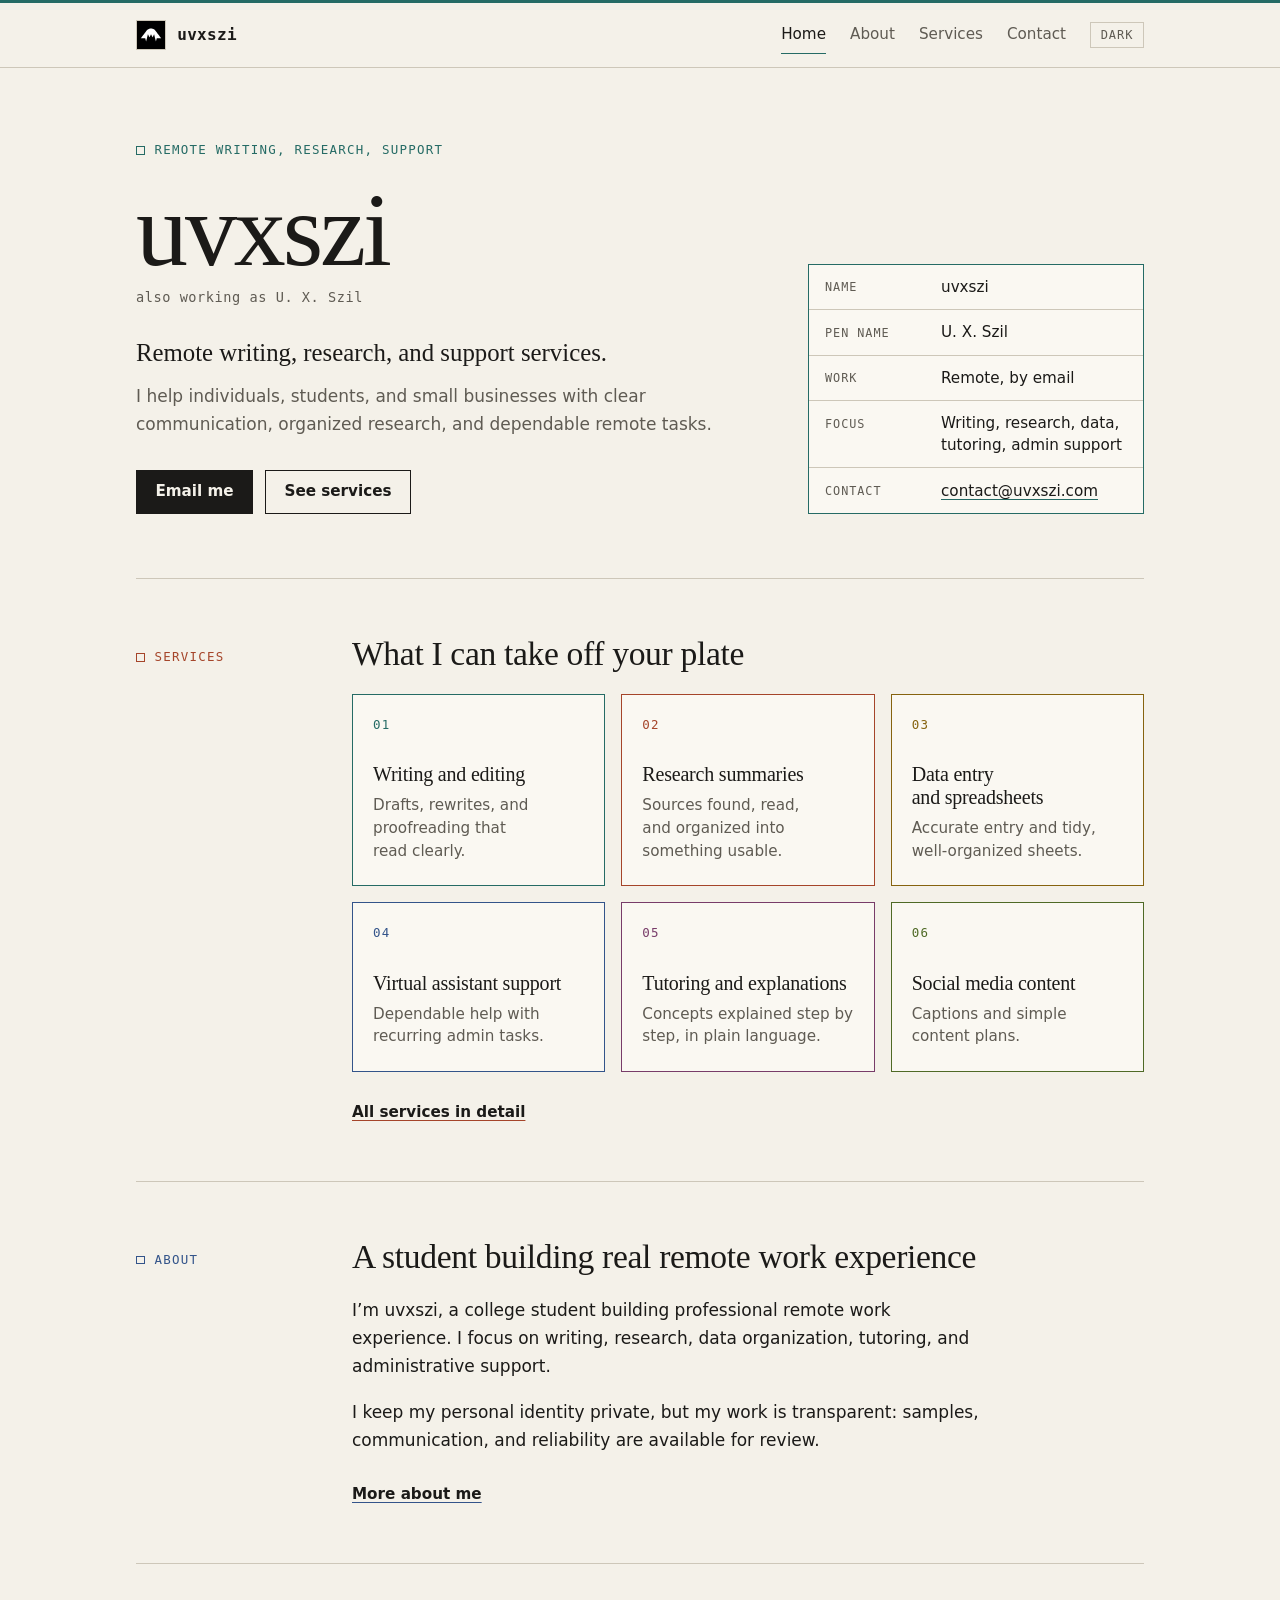
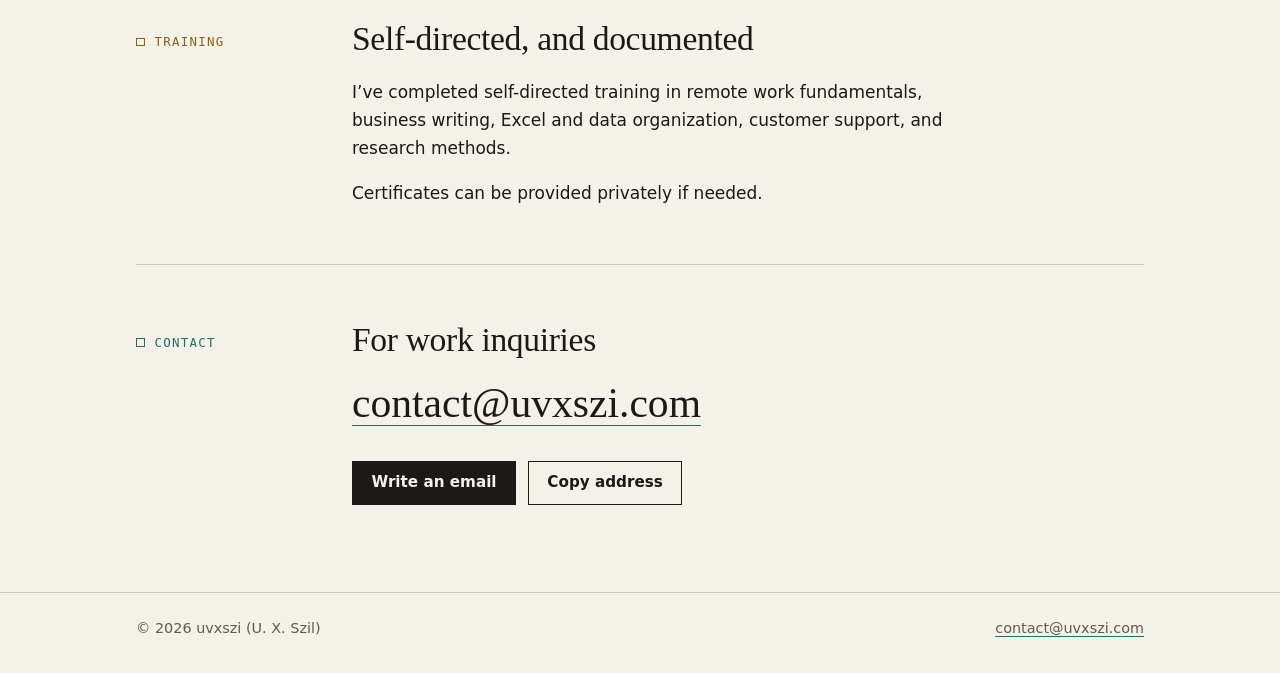
==== index.html @ 71e3a01c "Main pages" ====
<!doctype html>
<html lang="en">
<head>
  <meta charset="utf-8">
  <meta name="viewport" content="width=device-width, initial-scale=1">
  <title>uvxszi — Remote writing, research, and support</title>
  <meta name="description" content="uvxszi (U.&nbsp;X.&nbsp;Szil) offers remote writing, research, and support services for individuals, students, and small businesses.">
  <link rel="canonical" href="https://uvxszi.com/">
  <meta property="og:type" content="website">
  <meta property="og:title" content="uvxszi — Remote writing, research, and support">
  <meta property="og:description" content="Clear communication, organized research, and dependable remote tasks.">
  <meta property="og:url" content="https://uvxszi.com/">
  <link rel="icon" href="brand/bimi-logo.svg" type="image/svg+xml">
  <link rel="stylesheet" href="assets/style.css">
  <script>try { var t = localStorage.getItem('theme'); if (t) document.documentElement.dataset.theme = t; } catch (e) {}</script>
</head>
<body>
  <a class="skip" href="#main">Skip to content</a>

  <header class="site-header">
    <div class="wrap bar">
      <a class="brand" href="index.html">
        <img src="brand/bimi-logo.svg" alt="" width="30" height="30">
        <span>uvxszi</span>
      </a>
      <nav class="nav" aria-label="Main">
        <a href="index.html" aria-current="page">Home</a>
        <a href="about.html">About</a>
        <a href="services.html">Services</a>
        <a href="contact.html">Contact</a>
      </nav>
      <button class="theme-toggle" type="button" hidden>dark</button>
    </div>
  </header>

  <main id="main" class="wrap">
    <section class="hero">
      <div>
        <p class="label">Remote writing, research, support</p>
        <h1>uvxszi</h1>
        <p class="aka">also working as U.&nbsp;X.&nbsp;Szil</p>
        <p class="lead">Remote writing, research, and support services.</p>
        <p>I help individuals, students, and small businesses with clear communication, organized research, and dependable remote tasks.</p>
        <div class="actions">
          <a class="btn btn-primary" href="mailto:contact@uvxszi.com">Email me</a>
          <a class="btn" href="services.html">See services</a>
        </div>
      </div>

      <dl class="facts">
        <div>
          <dt>Name</dt>
          <dd>uvxszi</dd>
        </div>
        <div>
          <dt>Pen name</dt>
          <dd>U.&nbsp;X.&nbsp;Szil</dd>
        </div>
        <div>
          <dt>Work</dt>
          <dd>Remote, by email</dd>
        </div>
        <div>
          <dt>Focus</dt>
          <dd>Writing, research, data, tutoring, admin support</dd>
        </div>
        <div>
          <dt>Contact</dt>
          <dd><a href="mailto:contact@uvxszi.com">contact@uvxszi.com</a></dd>
        </div>
      </dl>
    </section>

    <section class="section c-rust" aria-labelledby="services-title">
      <p class="label">Services</p>
      <div>
        <h2 id="services-title">What I can take off your plate</h2>
        <div class="cards">
          <a class="card c-teal" href="services.html#writing">
            <span class="num">01</span>
            <h3>Writing and editing</h3>
            <p>Drafts, rewrites, and proofreading that read clearly.</p>
          </a>
          <a class="card c-rust" href="services.html#research">
            <span class="num">02</span>
            <h3>Research summaries</h3>
            <p>Sources found, read, and organized into something usable.</p>
          </a>
          <a class="card c-ochre" href="services.html#data">
            <span class="num">03</span>
            <h3>Data entry and spreadsheets</h3>
            <p>Accurate entry and tidy, well-organized sheets.</p>
          </a>
          <a class="card c-blue" href="services.html#assistant">
            <span class="num">04</span>
            <h3>Virtual assistant support</h3>
            <p>Dependable help with recurring admin tasks.</p>
          </a>
          <a class="card c-plum" href="services.html#tutoring">
            <span class="num">05</span>
            <h3>Tutoring and explanations</h3>
            <p>Concepts explained step by step, in plain language.</p>
          </a>
          <a class="card c-moss" href="services.html#social">
            <span class="num">06</span>
            <h3>Social media content</h3>
            <p>Captions and simple content plans.</p>
          </a>
        </div>
        <p class="more"><a href="services.html">All services in detail</a></p>
      </div>
    </section>

    <section class="section c-blue" aria-labelledby="about-title">
      <p class="label">About</p>
      <div>
        <h2 id="about-title">A student building real remote work experience</h2>
        <p>I’m uvxszi, a college student building professional remote work experience. I focus on writing, research, data organization, tutoring, and administrative support.</p>
        <p>I keep my personal identity private, but my work is transparent: samples, communication, and reliability are available for review.</p>
        <p class="more"><a href="about.html">More about me</a></p>
      </div>
    </section>

    <section class="section c-ochre" aria-labelledby="training-title">
      <p class="label">Training</p>
      <div>
        <h2 id="training-title">Self-directed, and documented</h2>
        <p>I’ve completed self-directed training in remote work fundamentals, business writing, Excel and data organization, customer support, and research methods.</p>
        <p>Certificates can be provided privately if needed.</p>
      </div>
    </section>

    <section class="section c-teal" aria-labelledby="contact-title">
      <p class="label">Contact</p>
      <div>
        <h2 id="contact-title">For work inquiries</h2>
        <p><a class="email" href="mailto:contact@uvxszi.com">contact@uvxszi.com</a></p>
        <div class="actions">
          <a class="btn btn-primary" href="mailto:contact@uvxszi.com">Write an email</a>
          <button class="btn" type="button" data-copy="contact@uvxszi.com" hidden>Copy address</button>
        </div>
        <p class="copy-status" role="status"></p>
      </div>
    </section>
  </main>

  <footer class="site-footer">
    <div class="wrap">
      <p>© 2026 uvxszi (U.&nbsp;X.&nbsp;Szil)</p>
      <p><a href="mailto:contact@uvxszi.com">contact@uvxszi.com</a></p>
    </div>
  </footer>

  <script src="assets/script.js"></script>
</body>
</html>
---- assets/style.css ----
/* uvxszi.com — plain CSS, no build step. */

:root {
  color-scheme: light;
  --bg: #f4f1e9;
  --surface: #faf8f2;
  --ink: #1b1a18;
  --muted: #5f5b53;
  --line: #cdc7b9;
  --teal: #256b65;
  --rust: #a5452a;
  --ochre: #86630f;
  --blue: #33548a;
  --plum: #783c69;
  --moss: #4f6a26;

  --accent: var(--teal);
  --serif: "Iowan Old Style", "Palatino Linotype", Palatino, "Book Antiqua", Georgia;
  --sans: system-ui, -apple-system, "Segoe UI", Roboto, "Helvetica Neue", Arial;
  --mono: ui-monospace, "Cascadia Mono", "Cascadia Code", Consolas, Menlo, "DejaVu Sans Mono";
}

@media (prefers-color-scheme: dark) {
  :root:not([data-theme="light"]) {
    color-scheme: dark;
    --bg: #121413;
    --surface: #181b1a;
    --ink: #e7e3d9;
    --muted: #a19d93;
    --line: #343938;
    --teal: #6fbdb1;
    --rust: #e58b68;
    --ochre: #d7b15d;
    --blue: #90b2e4;
    --plum: #cf95c1;
    --moss: #a6c279;
  }
}

:root[data-theme="dark"] {
  color-scheme: dark;
  --bg: #121413;
  --surface: #181b1a;
  --ink: #e7e3d9;
  --muted: #a19d93;
  --line: #343938;
  --teal: #6fbdb1;
  --rust: #e58b68;
  --ochre: #d7b15d;
  --blue: #90b2e4;
  --plum: #cf95c1;
  --moss: #a6c279;
}

.c-teal { --c: var(--teal); }
.c-rust { --c: var(--rust); }
.c-ochre { --c: var(--ochre); }
.c-blue { --c: var(--blue); }
.c-plum { --c: var(--plum); }
.c-moss { --c: var(--moss); }

/* Base */

*,
*::before,
*::after {
  box-sizing: border-box;
}

html {
  -webkit-text-size-adjust: 100%;
  text-size-adjust: 100%;
}

body {
  margin: 0;
  border-top: 3px solid var(--accent);
  background: var(--bg);
  color: var(--ink);
  font-family: var(--sans), sans-serif;
  font-size: 1.0625rem;
  line-height: 1.65;
}

::selection {
  background: var(--accent);
  color: var(--bg);
}

h1,
h2,
h3 {
  margin: 0;
  font-family: var(--serif), serif;
  font-weight: 500;
  line-height: 1.15;
  letter-spacing: -0.01em;
  text-wrap: balance;
}

h2 {
  font-size: clamp(1.6rem, 3.6vw, 2.1rem);
}

h3 {
  font-size: 1.25rem;
}

p {
  margin: 0 0 1em;
  max-width: 62ch;
  text-wrap: pretty;
}

p:last-child {
  margin-bottom: 0;
}

a {
  color: inherit;
  text-decoration: underline;
  text-decoration-color: var(--c, var(--accent));
  text-decoration-thickness: 1px;
  text-underline-offset: 0.2em;
}

a:hover {
  color: var(--c, var(--accent));
}

:focus-visible {
  outline: 2px solid var(--c, var(--accent));
  outline-offset: 3px;
}

ul,
ol {
  margin: 0;
  padding: 0;
  list-style: none;
}

.wrap {
  max-width: 66rem;
  margin: 0 auto;
  padding: 0 1.5rem;
}

.skip {
  position: absolute;
  left: -999rem;
  padding: 0.5rem 0.75rem;
  background: var(--ink);
  color: var(--bg);
}

.skip:focus {
  left: 0.5rem;
  top: 0.5rem;
  z-index: 10;
}

/* Header */

.site-header {
  border-bottom: 1px solid var(--line);
}

.bar {
  display: flex;
  flex-wrap: wrap;
  align-items: center;
  gap: 0.5rem 1.5rem;
  min-height: 4rem;
  padding-top: 0.75rem;
  padding-bottom: 0.75rem;
}

.brand {
  display: inline-flex;
  align-items: center;
  gap: 0.7rem;
  margin-right: auto;
  font-family: var(--mono), monospace;
  font-size: 1rem;
  font-weight: 600;
  letter-spacing: 0.02em;
  text-decoration: none;
}

.brand img {
  display: block;
  width: 30px;
  height: 30px;
  border: 1px solid var(--line);
}

.nav {
  display: flex;
  gap: 1.5rem;
  font-size: 0.95rem;
}

.nav a {
  padding: 0.35rem 0;
  border-bottom: 1px solid transparent;
  color: var(--muted);
  text-decoration: none;
}

.nav a:hover {
  color: var(--ink);
  border-bottom-color: var(--line);
}

.nav a[aria-current="page"] {
  color: var(--ink);
  border-bottom-color: var(--accent);
}

.theme-toggle {
  padding: 0.3rem 0.6rem;
  border: 1px solid var(--line);
  border-radius: 0;
  background: none;
  color: var(--muted);
  font-family: var(--mono), monospace;
  font-size: 0.75rem;
  letter-spacing: 0.08em;
  text-transform: uppercase;
  cursor: pointer;
}

.theme-toggle:hover {
  border-color: var(--accent);
  color: var(--accent);
}

/* Small labels */

.label {
  display: flex;
  align-items: center;
  gap: 0.6rem;
  margin: 0;
  color: var(--c, var(--accent));
  font-family: var(--mono), monospace;
  font-size: 0.78rem;
  letter-spacing: 0.1em;
  text-transform: uppercase;
}

.label::before {
  content: "";
  flex: none;
  width: 0.55rem;
  height: 0.55rem;
  border: 1px solid currentColor;
}

/* Hero */

.hero {
  display: grid;
  grid-template-columns: minmax(0, 1fr) 21rem;
  gap: 3rem;
  align-items: end;
  padding: 4.5rem 0 4rem;
}

.hero h1 {
  margin: 1.25rem 0 0.4rem;
  font-size: clamp(3.5rem, 11vw, 6.5rem);
  line-height: 0.95;
  letter-spacing: -0.03em;
}

.aka {
  margin-bottom: 1.75rem;
  color: var(--muted);
  font-family: var(--mono), monospace;
  font-size: 0.85rem;
  letter-spacing: 0.04em;
}

.lead {
  margin-bottom: 0.75rem;
  font-family: var(--serif), serif;
  font-size: clamp(1.25rem, 2.6vw, 1.55rem);
  line-height: 1.35;
}

.hero .lead + p {
  color: var(--muted);
}

.actions {
  display: flex;
  flex-wrap: wrap;
  gap: 0.75rem;
  margin-top: 2rem;
}

.btn {
  display: inline-block;
  padding: 0.7rem 1.15rem;
  border: 1px solid var(--ink);
  border-radius: 0;
  background: none;
  color: var(--ink);
  font: inherit;
  font-size: 0.95rem;
  font-weight: 600;
  line-height: 1.3;
  text-decoration: none;
  cursor: pointer;
}

.btn:hover {
  border-color: var(--accent);
  color: var(--accent);
}

.btn-primary {
  background: var(--ink);
  color: var(--bg);
}

.btn-primary:hover {
  border-color: var(--accent);
  background: var(--accent);
  color: var(--bg);
}

/* Facts panel */

.facts {
  margin: 0;
  border: 1px solid var(--c, var(--accent));
  background: var(--surface);
}

.facts div {
  display: grid;
  grid-template-columns: 6.5rem minmax(0, 1fr);
  gap: 0.75rem;
  padding: 0.7rem 1rem;
  border-bottom: 1px solid var(--line);
}

.facts div:last-child {
  border-bottom: 0;
}

.facts dt {
  padding-top: 0.2em;
  color: var(--muted);
  font-family: var(--mono), monospace;
  font-size: 0.74rem;
  letter-spacing: 0.08em;
  text-transform: uppercase;
}

.facts dd {
  margin: 0;
  font-size: 0.95rem;
  line-height: 1.45;
  overflow-wrap: anywhere;
}

/* Sections */

.section {
  display: grid;
  grid-template-columns: 11rem minmax(0, 1fr);
  gap: 1.5rem 2.5rem;
  padding: 3.5rem 0;
  border-top: 1px solid var(--line);
}

.section > .label {
  align-self: start;
  padding-top: 0.75rem;
}

.section h2 {
  margin-bottom: 1.25rem;
}

.more {
  margin-top: 1.75rem;
  font-size: 0.95rem;
  font-weight: 600;
}

/* Page heading (inner pages) */

.page-head {
  padding: 4rem 0 3rem;
}

.page-head h1 {
  margin: 1.25rem 0 1rem;
  font-size: clamp(2.6rem, 7vw, 4rem);
  letter-spacing: -0.02em;
}

.page-head .lead {
  margin-bottom: 0;
  color: var(--muted);
}

/* Cards */

.cards {
  display: grid;
  grid-template-columns: repeat(3, minmax(0, 1fr));
  gap: 1rem;
}

.card {
  display: block;
  padding: 1.25rem 1.25rem 1.4rem;
  border: 1px solid var(--c);
  background: var(--surface);
  color: var(--ink);
  text-decoration: none;
}

.card .num {
  display: block;
  margin-bottom: 1.75rem;
  color: var(--c);
  font-family: var(--mono), monospace;
  font-size: 0.78rem;
  letter-spacing: 0.1em;
}

.card h3 {
  margin-bottom: 0.5rem;
}

.card p {
  color: var(--muted);
  font-size: 0.95rem;
  line-height: 1.5;
}

a.card:hover {
  color: var(--ink);
  box-shadow: 4px 4px 0 var(--c);
}

/* Service rows */

.services {
  display: grid;
  gap: 1rem;
  padding-bottom: 4rem;
}

.service {
  display: grid;
  grid-template-columns: 3.5rem minmax(0, 1.1fr) minmax(0, 1fr);
  gap: 1rem 2rem;
  padding: 1.75rem 1.5rem;
  border: 1px solid var(--c);
  background: var(--surface);
  scroll-margin-top: 1.5rem;
}

.service .num {
  padding-top: 0.5rem;
  color: var(--c);
  font-family: var(--mono), monospace;
  font-size: 0.8rem;
  letter-spacing: 0.1em;
}

.service h2 {
  margin-bottom: 0.75rem;
  font-size: 1.6rem;
}

.service p {
  color: var(--muted);
}

.ticks li {
  position: relative;
  padding: 0.5rem 0 0.5rem 1.4rem;
  border-bottom: 1px solid var(--line);
  font-size: 0.97rem;
  line-height: 1.45;
}

.ticks li:last-child {
  border-bottom: 0;
}

.ticks li::before {
  content: "";
  position: absolute;
  left: 0;
  top: 1.05em;
  width: 0.5rem;
  height: 1px;
  background: var(--c, var(--accent));
}

/* Steps */

.steps {
  counter-reset: step;
  display: grid;
  grid-template-columns: repeat(2, minmax(0, 1fr));
  gap: 1rem;
}

.steps li {
  counter-increment: step;
  padding: 1.1rem 1.25rem 1.25rem;
  border: 1px solid var(--line);
  border-top-color: var(--c, var(--accent));
}

.steps li::before {
  content: "0" counter(step);
  display: block;
  margin-bottom: 0.9rem;
  color: var(--c, var(--accent));
  font-family: var(--mono), monospace;
  font-size: 0.78rem;
  letter-spacing: 0.1em;
}

.steps h3 {
  margin-bottom: 0.4rem;
  font-size: 1.15rem;
}

.steps p {
  color: var(--muted);
  font-size: 0.95rem;
  line-height: 1.5;
}

/* Notes and contact */

.note {
  margin-top: 1.5rem;
  padding: 1rem 1.25rem;
  border: 1px solid var(--c, var(--accent));
  background: var(--surface);
  font-size: 0.97rem;
}

.email {
  display: inline-block;
  font-family: var(--serif), serif;
  font-size: clamp(1.45rem, 5.2vw, 2.6rem);
  line-height: 1.2;
  overflow-wrap: anywhere;
}

.copy-status {
  min-height: 1.5em;
  margin-top: 0.75rem;
  color: var(--muted);
  font-family: var(--mono), monospace;
  font-size: 0.8rem;
}

/* 404 */

.lost {
  padding: 5rem 0 6rem;
}

.lost h1 {
  margin: 1.5rem 0 1rem;
  font-size: clamp(5rem, 22vw, 11rem);
  line-height: 0.9;
  letter-spacing: -0.04em;
}

.lost .path {
  display: inline-block;
  max-width: 100%;
  margin-bottom: 1.5rem;
  padding: 0.4rem 0.7rem;
  border: 1px solid var(--c, var(--accent));
  font-family: var(--mono), monospace;
  font-size: 0.85rem;
  overflow-wrap: anywhere;
}

/* Footer */

.site-footer {
  border-top: 1px solid var(--line);
  color: var(--muted);
  font-size: 0.9rem;
}

.site-footer .wrap {
  display: flex;
  flex-wrap: wrap;
  justify-content: space-between;
  gap: 0.5rem 2rem;
  padding-top: 1.5rem;
  padding-bottom: 2rem;
}

.site-footer p {
  margin: 0;
  max-width: none;
}

/* Smaller screens */

@media (max-width: 56rem) {
  .hero {
    grid-template-columns: minmax(0, 1fr);
    align-items: start;
    padding: 3.5rem 0 3rem;
  }

  .cards {
    grid-template-columns: repeat(2, minmax(0, 1fr));
  }

  .service {
    grid-template-columns: 3rem minmax(0, 1fr);
  }

  .service .ticks {
    grid-column: 2;
  }
}

@media (max-width: 44rem) {
  .wrap {
    padding: 0 1.1rem;
  }

  .nav {
    order: 3;
    width: 100%;
    gap: 1.25rem;
  }

  .section {
    grid-template-columns: minmax(0, 1fr);
    padding: 2.75rem 0;
  }

  .section > .label {
    padding-top: 0;
  }

  .page-head {
    padding: 3rem 0 2.5rem;
  }

  .cards,
  .steps {
    grid-template-columns: minmax(0, 1fr);
  }

  .card .num {
    margin-bottom: 1rem;
  }

  .service {
    grid-template-columns: minmax(0, 1fr);
    padding: 1.4rem 1.1rem;
  }

  .service .num {
    padding-top: 0;
  }

  .service .ticks {
    grid-column: auto;
  }
}

@media print {
  body {
    border-top: 0;
  }

  .nav,
  .theme-toggle,
  .actions {
    display: none;
  }
}
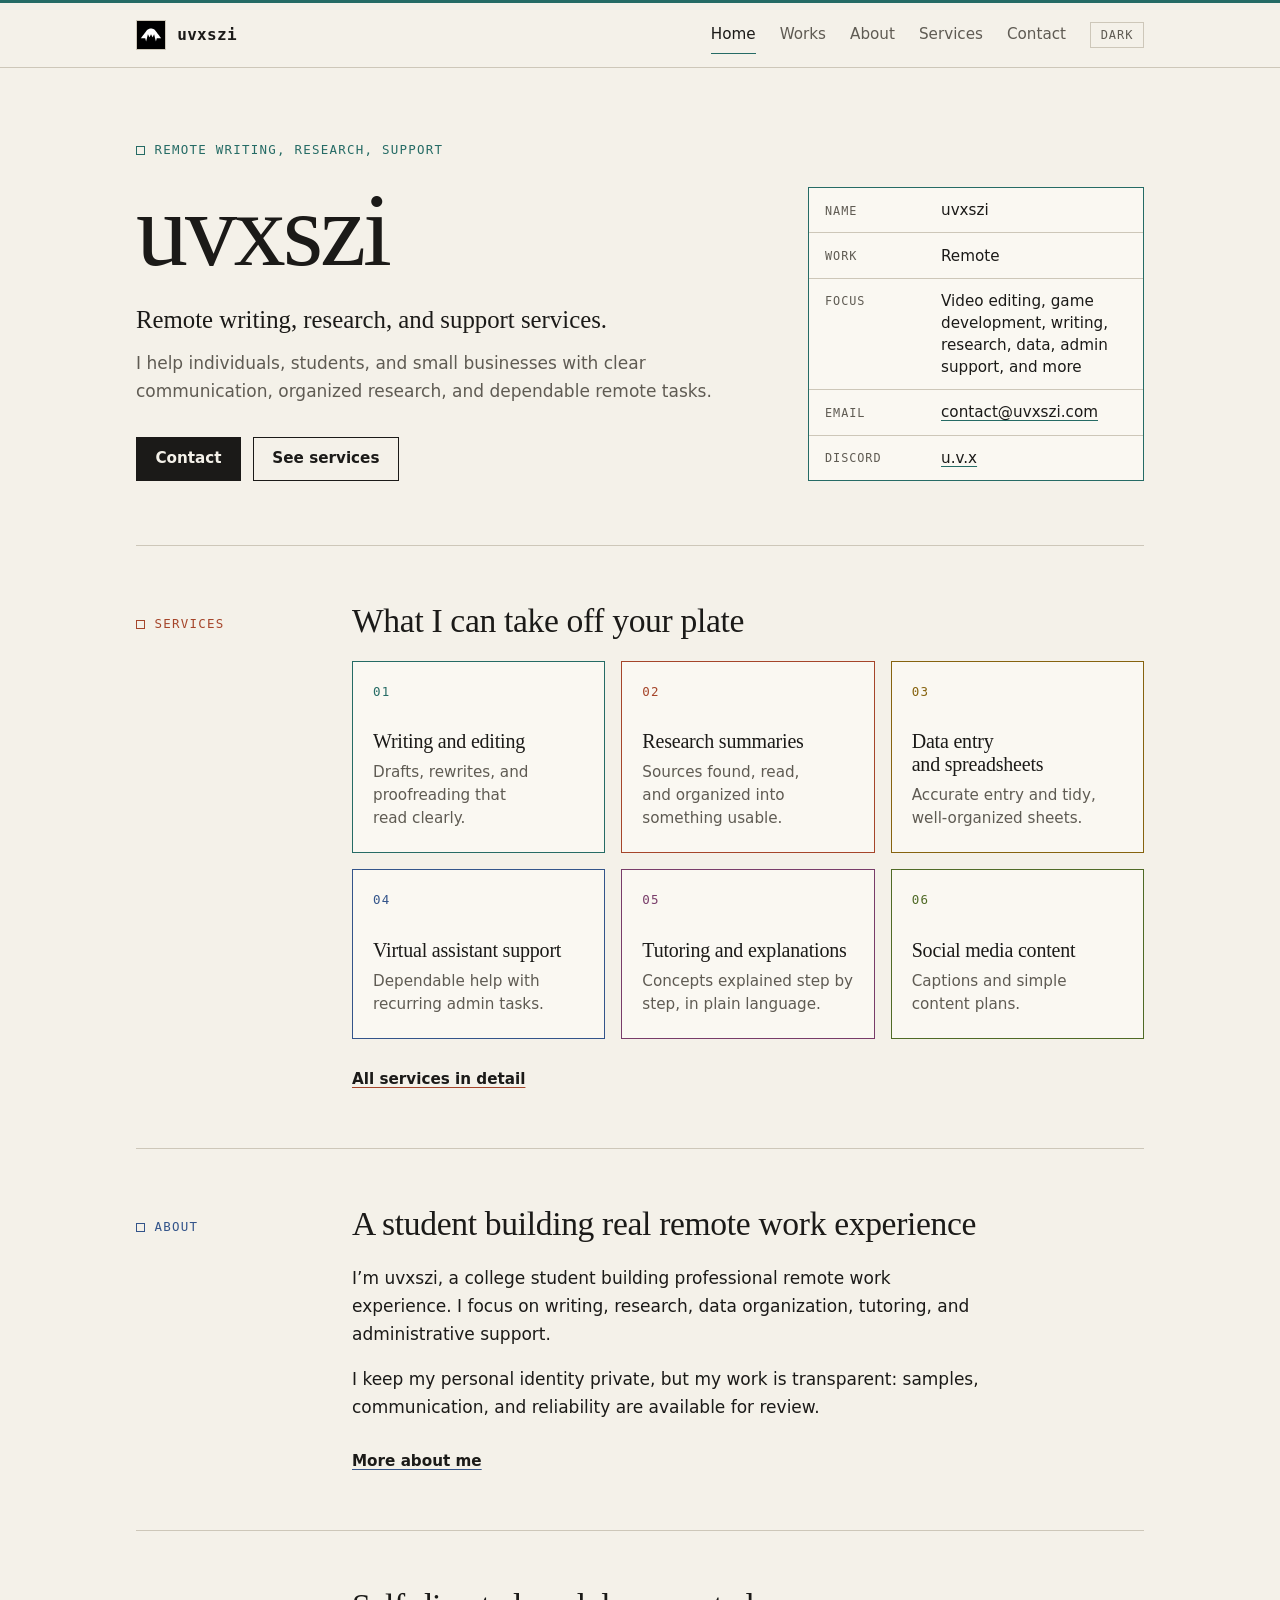
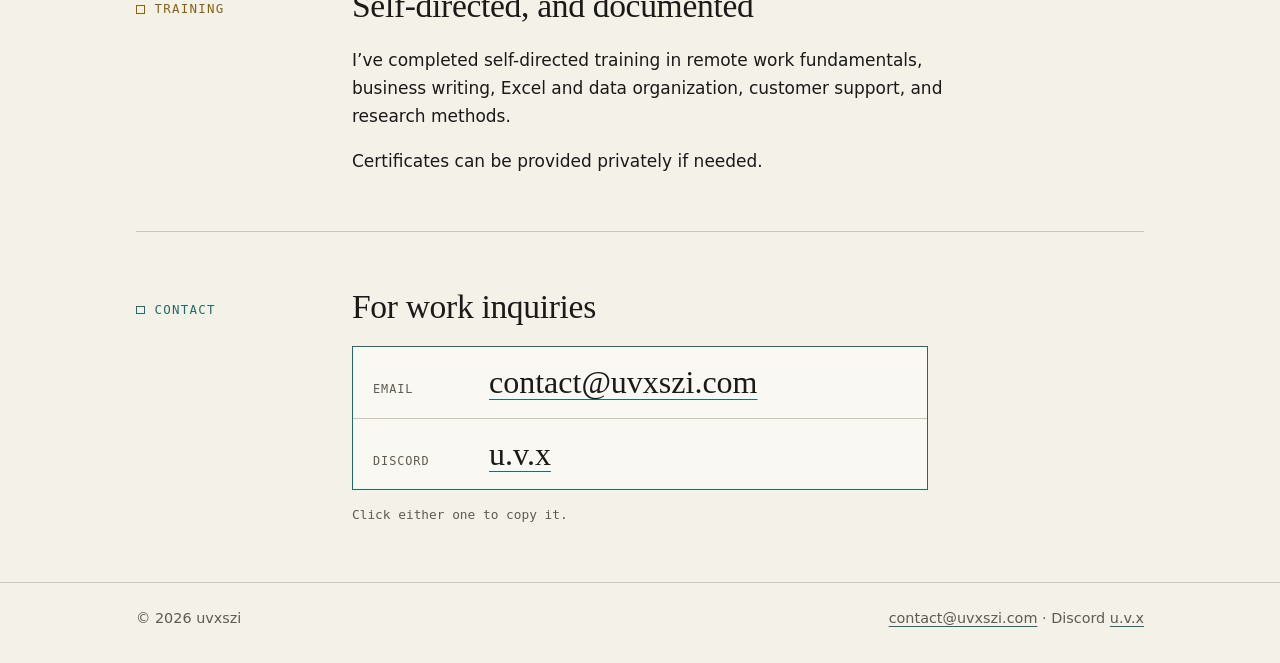
==== commit ec608a85: "Added works page + site improvements" ====
--- a/index.html
+++ b/index.html
@@ -4,14 +4,14 @@
   <meta charset="utf-8">
   <meta name="viewport" content="width=device-width, initial-scale=1">
   <title>uvxszi — Remote writing, research, and support</title>
-  <meta name="description" content="uvxszi (U.&nbsp;X.&nbsp;Szil) offers remote writing, research, and support services for individuals, students, and small businesses.">
+  <meta name="description" content="uvxszi offers remote writing, research, and support services for individuals, students, and small businesses.">
   <link rel="canonical" href="https://uvxszi.com/">
   <meta property="og:type" content="website">
   <meta property="og:title" content="uvxszi — Remote writing, research, and support">
   <meta property="og:description" content="Clear communication, organized research, and dependable remote tasks.">
   <meta property="og:url" content="https://uvxszi.com/">
-  <link rel="icon" href="brand/bimi-logo.svg" type="image/svg+xml">
-  <link rel="stylesheet" href="assets/style.css">
+  <link rel="icon" href="/brand/bimi-logo.svg" type="image/svg+xml">
+  <link rel="stylesheet" href="/assets/style.css">
   <script>try { var t = localStorage.getItem('theme'); if (t) document.documentElement.dataset.theme = t; } catch (e) {}</script>
 </head>
 <body>
@@ -19,15 +19,16 @@
 
   <header class="site-header">
     <div class="wrap bar">
-      <a class="brand" href="index.html">
-        <img src="brand/bimi-logo.svg" alt="" width="30" height="30">
+      <a class="brand" href="/">
+        <img src="/brand/bimi-logo.svg" alt="" width="30" height="30">
         <span>uvxszi</span>
       </a>
       <nav class="nav" aria-label="Main">
-        <a href="index.html" aria-current="page">Home</a>
-        <a href="about.html">About</a>
-        <a href="services.html">Services</a>
-        <a href="contact.html">Contact</a>
+        <a href="/" aria-current="page">Home</a>
+        <a href="/works">Works</a>
+        <a href="/about">About</a>
+        <a href="/services">Services</a>
+        <a href="/contact">Contact</a>
       </nav>
       <button class="theme-toggle" type="button" hidden>dark</button>
     </div>
@@ -38,12 +39,11 @@
       <div>
         <p class="label">Remote writing, research, support</p>
         <h1>uvxszi</h1>
-        <p class="aka">also working as U.&nbsp;X.&nbsp;Szil</p>
         <p class="lead">Remote writing, research, and support services.</p>
         <p>I help individuals, students, and small businesses with clear communication, organized research, and dependable remote tasks.</p>
         <div class="actions">
-          <a class="btn btn-primary" href="mailto:contact@uvxszi.com">Email me</a>
-          <a class="btn" href="services.html">See services</a>
+          <a class="btn btn-primary" href="/contact">Contact</a>
+          <a class="btn" href="/services">See services</a>
         </div>
       </div>
 
@@ -53,20 +53,20 @@
           <dd>uvxszi</dd>
         </div>
         <div>
-          <dt>Pen name</dt>
-          <dd>U.&nbsp;X.&nbsp;Szil</dd>
-        </div>
-        <div>
           <dt>Work</dt>
-          <dd>Remote, by email</dd>
+          <dd>Remote</dd>
         </div>
         <div>
           <dt>Focus</dt>
-          <dd>Writing, research, data, tutoring, admin support</dd>
+          <dd>Video editing, game development, writing, research, data, admin support, and more</dd>
         </div>
         <div>
-          <dt>Contact</dt>
-          <dd><a href="mailto:contact@uvxszi.com">contact@uvxszi.com</a></dd>
+          <dt>Email</dt>
+          <dd><a href="mailto:contact@uvxszi.com" data-copy="contact@uvxszi.com">contact@uvxszi.com</a></dd>
+        </div>
+        <div>
+          <dt>Discord</dt>
+          <dd><button type="button" data-copy="u.v.x">u.v.x</button></dd>
         </div>
       </dl>
     </section>
@@ -76,38 +76,38 @@
       <div>
         <h2 id="services-title">What I can take off your plate</h2>
         <div class="cards">
-          <a class="card c-teal" href="services.html#writing">
+          <a class="card c-teal" href="/services#writing">
             <span class="num">01</span>
             <h3>Writing and editing</h3>
             <p>Drafts, rewrites, and proofreading that read clearly.</p>
           </a>
-          <a class="card c-rust" href="services.html#research">
+          <a class="card c-rust" href="/services#research">
             <span class="num">02</span>
             <h3>Research summaries</h3>
             <p>Sources found, read, and organized into something usable.</p>
           </a>
-          <a class="card c-ochre" href="services.html#data">
+          <a class="card c-ochre" href="/services#data">
             <span class="num">03</span>
             <h3>Data entry and spreadsheets</h3>
             <p>Accurate entry and tidy, well-organized sheets.</p>
           </a>
-          <a class="card c-blue" href="services.html#assistant">
+          <a class="card c-blue" href="/services#assistant">
             <span class="num">04</span>
             <h3>Virtual assistant support</h3>
             <p>Dependable help with recurring admin tasks.</p>
           </a>
-          <a class="card c-plum" href="services.html#tutoring">
+          <a class="card c-plum" href="/services#tutoring">
             <span class="num">05</span>
             <h3>Tutoring and explanations</h3>
             <p>Concepts explained step by step, in plain language.</p>
           </a>
-          <a class="card c-moss" href="services.html#social">
+          <a class="card c-moss" href="/services#social">
             <span class="num">06</span>
             <h3>Social media content</h3>
             <p>Captions and simple content plans.</p>
           </a>
         </div>
-        <p class="more"><a href="services.html">All services in detail</a></p>
+        <p class="more"><a href="/services">All services in detail</a></p>
       </div>
     </section>
 
@@ -117,7 +117,7 @@
         <h2 id="about-title">A student building real remote work experience</h2>
         <p>I’m uvxszi, a college student building professional remote work experience. I focus on writing, research, data organization, tutoring, and administrative support.</p>
         <p>I keep my personal identity private, but my work is transparent: samples, communication, and reliability are available for review.</p>
-        <p class="more"><a href="about.html">More about me</a></p>
+        <p class="more"><a href="/about">More about me</a></p>
       </div>
     </section>
 
@@ -134,23 +134,28 @@
       <p class="label">Contact</p>
       <div>
         <h2 id="contact-title">For work inquiries</h2>
-        <p><a class="email" href="mailto:contact@uvxszi.com">contact@uvxszi.com</a></p>
-        <div class="actions">
-          <a class="btn btn-primary" href="mailto:contact@uvxszi.com">Write an email</a>
-          <button class="btn" type="button" data-copy="contact@uvxszi.com" hidden>Copy address</button>
-        </div>
-        <p class="copy-status" role="status"></p>
+        <dl class="facts facts-lg">
+          <div>
+            <dt>Email</dt>
+            <dd><a href="mailto:contact@uvxszi.com" data-copy="contact@uvxszi.com">contact@uvxszi.com</a></dd>
+          </div>
+          <div>
+            <dt>Discord</dt>
+            <dd><button type="button" data-copy="u.v.x">u.v.x</button></dd>
+          </div>
+        </dl>
+        <p class="hint copy-hint" hidden>Click either one to copy it.</p>
       </div>
     </section>
   </main>
 
   <footer class="site-footer">
     <div class="wrap">
-      <p>© 2026 uvxszi (U.&nbsp;X.&nbsp;Szil)</p>
-      <p><a href="mailto:contact@uvxszi.com">contact@uvxszi.com</a></p>
+      <p>© 2026 uvxszi</p>
+      <p><a href="mailto:contact@uvxszi.com" data-copy="contact@uvxszi.com">contact@uvxszi.com</a> · Discord <button type="button" data-copy="u.v.x">u.v.x</button></p>
     </div>
   </footer>
 
-  <script src="assets/script.js"></script>
+  <script src="/assets/script.js"></script>
 </body>
 </html>
--- a/assets/style.css
+++ b/assets/style.css
@@ -140,6 +140,19 @@
   list-style: none;
 }
 
+[hidden] {
+  display: none !important;
+}
+
+.sr-only {
+  position: absolute;
+  width: 1px;
+  height: 1px;
+  overflow: hidden;
+  clip-path: inset(50%);
+  white-space: nowrap;
+}
+
 .wrap {
   max-width: 66rem;
   margin: 0 auto;
@@ -269,18 +282,10 @@
 }
 
 .hero h1 {
-  margin: 1.25rem 0 0.4rem;
+  margin: 1.25rem 0 1.5rem;
   font-size: clamp(3.5rem, 11vw, 6.5rem);
   line-height: 0.95;
   letter-spacing: -0.03em;
-}
-
-.aka {
-  margin-bottom: 1.75rem;
-  color: var(--muted);
-  font-family: var(--mono), monospace;
-  font-size: 0.85rem;
-  letter-spacing: 0.04em;
 }
 
 .lead {
@@ -366,6 +371,72 @@
   font-size: 0.95rem;
   line-height: 1.45;
   overflow-wrap: anywhere;
+}
+
+.facts-lg {
+  max-width: 36rem;
+}
+
+.facts-lg div {
+  align-items: baseline;
+  padding: 1rem 1.25rem;
+}
+
+.facts-lg dd {
+  font-family: var(--serif), serif;
+  font-size: clamp(1.3rem, 4.6vw, 2rem);
+  line-height: 1.2;
+}
+
+.hint {
+  margin-top: 0.9rem;
+  color: var(--muted);
+  font-family: var(--mono), monospace;
+  font-size: 0.8rem;
+}
+
+/* Click to copy (email, Discord) */
+
+[data-copy] {
+  position: relative;
+  cursor: pointer;
+}
+
+button[data-copy] {
+  padding: 0;
+  border: 0;
+  border-radius: 0;
+  background: none;
+  color: inherit;
+  font: inherit;
+  text-align: left;
+  text-decoration: underline;
+  text-decoration-color: var(--c, var(--accent));
+  text-decoration-thickness: 1px;
+  text-underline-offset: 0.2em;
+  user-select: text;
+}
+
+button[data-copy]:hover {
+  color: var(--c, var(--accent));
+}
+
+[data-copy].copied::after {
+  content: "Copied";
+  position: absolute;
+  left: 0;
+  bottom: calc(100% + 0.35rem);
+  padding: 0.15rem 0.45rem;
+  border: 1px solid var(--c, var(--accent));
+  background: var(--surface);
+  color: var(--ink);
+  font-family: var(--mono), monospace;
+  font-size: 0.72rem;
+  font-weight: 400;
+  line-height: 1.4;
+  letter-spacing: 0.08em;
+  text-transform: uppercase;
+  white-space: nowrap;
 }
 
 /* Sections */
@@ -555,17 +626,199 @@
   font-size: 0.97rem;
 }
 
-.email {
+/* Works: tabs inside tabs */
+
+.works {
+  padding-bottom: 4.5rem;
+}
+
+.tablist {
+  display: flex;
+  flex-wrap: wrap;
+  gap: 0.5rem;
+}
+
+.tab {
+  padding: 0.6rem 1rem;
+  border: 1px solid var(--line);
+  border-radius: 0;
+  background: none;
+  color: var(--muted);
+  font: inherit;
+  font-size: 0.95rem;
+  font-weight: 600;
+  line-height: 1.3;
+  cursor: pointer;
+}
+
+.tab:hover {
+  border-color: var(--c, var(--accent));
+  color: var(--ink);
+}
+
+.tab[aria-selected="true"] {
+  border-color: var(--c, var(--accent));
+  background: var(--surface);
+  color: var(--ink);
+}
+
+.subtabs > .tablist {
+  gap: 0;
+  margin-top: 1.75rem;
+  border-bottom: 1px solid var(--line);
+}
+
+.subtabs .tab {
+  margin-bottom: -1px;
+  padding: 0.6rem 0.9rem;
+  border: 0;
+  border-bottom: 1px solid transparent;
+  background: none;
+  font-family: var(--mono), monospace;
+  font-size: 0.78rem;
+  font-weight: 400;
+  letter-spacing: 0.08em;
+  text-transform: uppercase;
+}
+
+.subtabs .tab:hover {
+  border-bottom-color: var(--line);
+}
+
+.subtabs .tab[aria-selected="true"] {
+  border-bottom-color: var(--c, var(--accent));
+}
+
+.panel-title {
+  margin: 3rem 0 0;
+}
+
+.tabs-ready > .panel > .panel-title {
+  display: none;
+}
+
+.window {
+  margin-top: 1.25rem;
+  border: 1px solid var(--c, var(--accent));
+  background: var(--surface);
+}
+
+.window-bar {
+  max-width: none;
+  margin: 0;
+  padding: 0.5rem 1rem;
+  border-bottom: 1px solid var(--line);
+  color: var(--muted);
+  font-family: var(--mono), monospace;
+  font-size: 0.74rem;
+  letter-spacing: 0.08em;
+  text-transform: uppercase;
+}
+
+.window-body {
+  min-height: 11rem;
+  padding: 1.5rem 1rem 1.75rem;
+}
+
+.empty {
+  color: var(--muted);
+}
+
+.count {
   display: inline-block;
+  min-width: 1.6em;
+  margin-left: 0.6rem;
+  padding: 0 0.3em;
+  border: 1px solid var(--line);
+  color: var(--muted);
+  font-family: var(--mono), monospace;
+  font-size: 0.72rem;
+  font-weight: 400;
+  line-height: 1.5;
+  letter-spacing: 0;
+  text-align: center;
+  vertical-align: 0.1em;
+}
+
+.count.filled {
+  border-color: var(--c, var(--accent));
+  color: var(--ink);
+}
+
+[data-item] + [data-item] {
+  margin-top: 1.5rem;
+  padding-top: 1.5rem;
+  border-top: 1px solid var(--line);
+}
+
+.item {
+  display: flex;
+  align-items: flex-start;
+  gap: 1.1rem;
+}
+
+.item-img {
+  flex: none;
+  width: 5rem;
+  height: 5rem;
+  border: 1px solid var(--line);
+  background: var(--bg);
+  object-fit: cover;
+}
+
+.item h3 {
+  margin-bottom: 0.35rem;
+}
+
+.item p {
+  color: var(--muted);
+  font-size: 0.97rem;
+}
+
+.item-links {
+  display: flex;
+  flex-wrap: wrap;
+  gap: 0.5rem;
+  margin-top: 1rem;
+}
+
+.btn-sm {
+  padding: 0.4rem 0.75rem;
+  font-size: 0.85rem;
+}
+
+.site-link {
+  display: inline-flex;
+  align-items: center;
+  gap: 0.9rem;
+  margin-bottom: 1.1rem;
+  padding: 0.75rem 1.1rem 0.75rem 0.75rem;
+  border: 1px solid var(--c, var(--accent));
+  background: var(--bg);
+  color: var(--ink);
+  text-decoration: none;
+}
+
+.site-link:hover {
+  color: var(--ink);
+  box-shadow: 4px 4px 0 var(--c, var(--accent));
+}
+
+.site-link img {
+  display: block;
+  width: 32px;
+  height: 32px;
+}
+
+.site-link strong {
+  display: block;
   font-family: var(--serif), serif;
-  font-size: clamp(1.45rem, 5.2vw, 2.6rem);
+  font-size: 1.2rem;
+  font-weight: 500;
   line-height: 1.2;
-  overflow-wrap: anywhere;
-}
-
-.copy-status {
-  min-height: 1.5em;
-  margin-top: 0.75rem;
+}
+
+.site-link span span {
   color: var(--muted);
   font-family: var(--mono), monospace;
   font-size: 0.8rem;
@@ -646,8 +899,9 @@
 
   .nav {
     order: 3;
+    flex-wrap: wrap;
     width: 100%;
-    gap: 1.25rem;
+    gap: 0 1rem;
   }
 
   .section {
